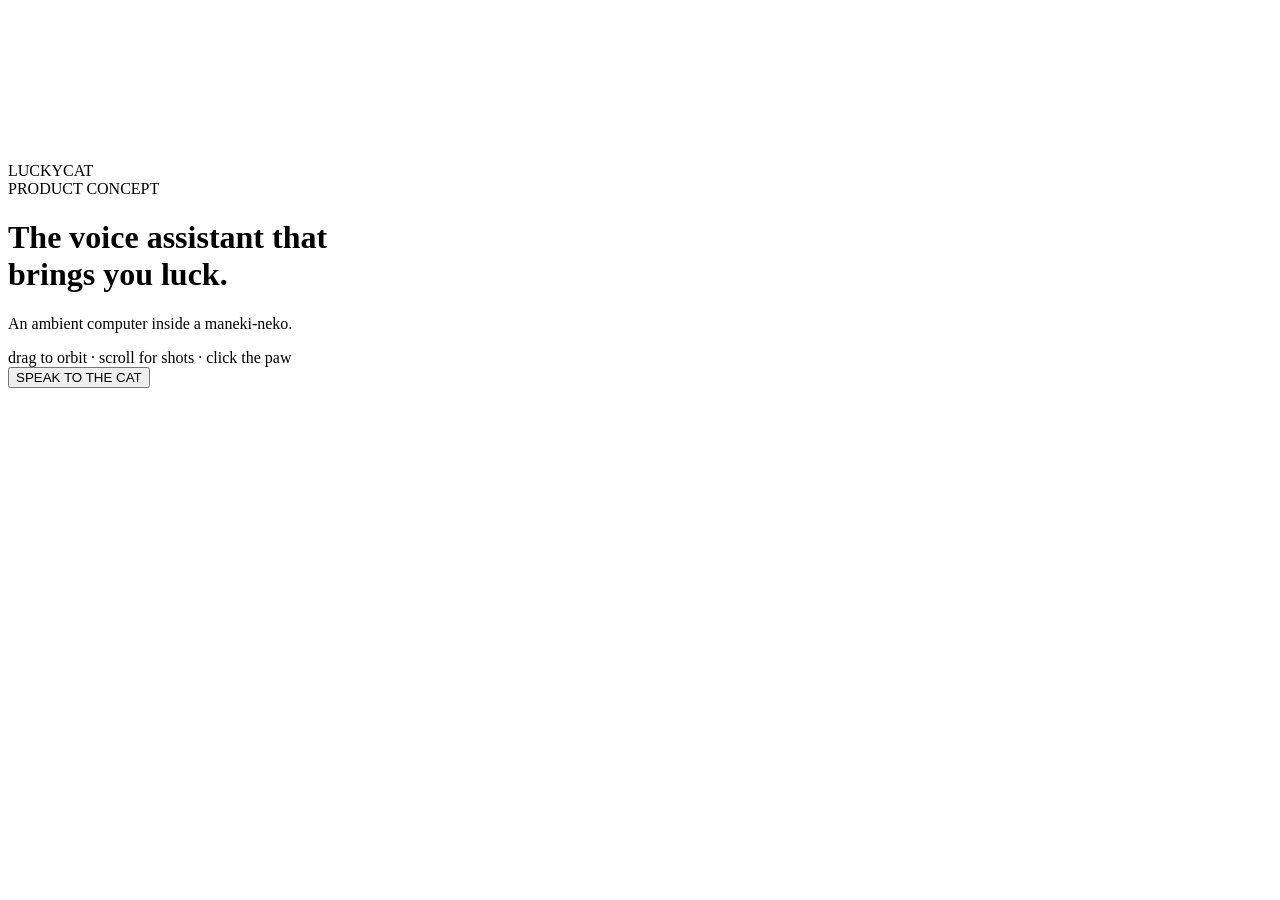
==== index.html @ ba0e6dad "Add initial HTML structure for Lucky Cat demo" ====
<!DOCTYPE html>
<html lang="en">
<head>
<meta charset="UTF-8">
<meta name="viewport" content="width=device-width, initial-scale=1.0">
<title>Lucky Cat - product demo</title>
<meta name="description" content="Interactive 3D product demo for Lucky Cat - the voice assistant that brings you luck.">
<link rel="preconnect" href="https://fonts.googleapis.com">
<link rel="preconnect" href="https://fonts.gstatic.com" crossorigin>
<link href="https://fonts.googleapis.com/css2?family=Inter:wght@400;500;600;700;800&display=swap" rel="stylesheet">
<link rel="stylesheet" href="style.css">
</head>
<body>
<canvas id="stage"></canvas>
<div class="vignette"></div>

<header class="hud hud-top">
  <div class="wordmark">LUCKY<span class="gold">CAT</span></div>
  <div class="sub">PRODUCT CONCEPT</div>
</header>

<div class="hud hud-tag" id="tagline">
  <h1>The voice assistant that<br>brings you luck.</h1>
  <p>An ambient computer inside a maneki-neko.</p>
</div>

<div class="hud hud-fortune" id="fortune"></div>

<nav class="hud hud-shots" id="shots" aria-label="camera shots"></nav>

<footer class="hud hud-bottom">
  <div class="hint">drag to orbit &middot; scroll for shots &middot; click the paw</div>
  <button class="speak" id="speak" type="button">SPEAK TO THE CAT</button>
</footer>

<script src="three.min.js"></script>
<script src="demo.js"></script>
</body>
</html>
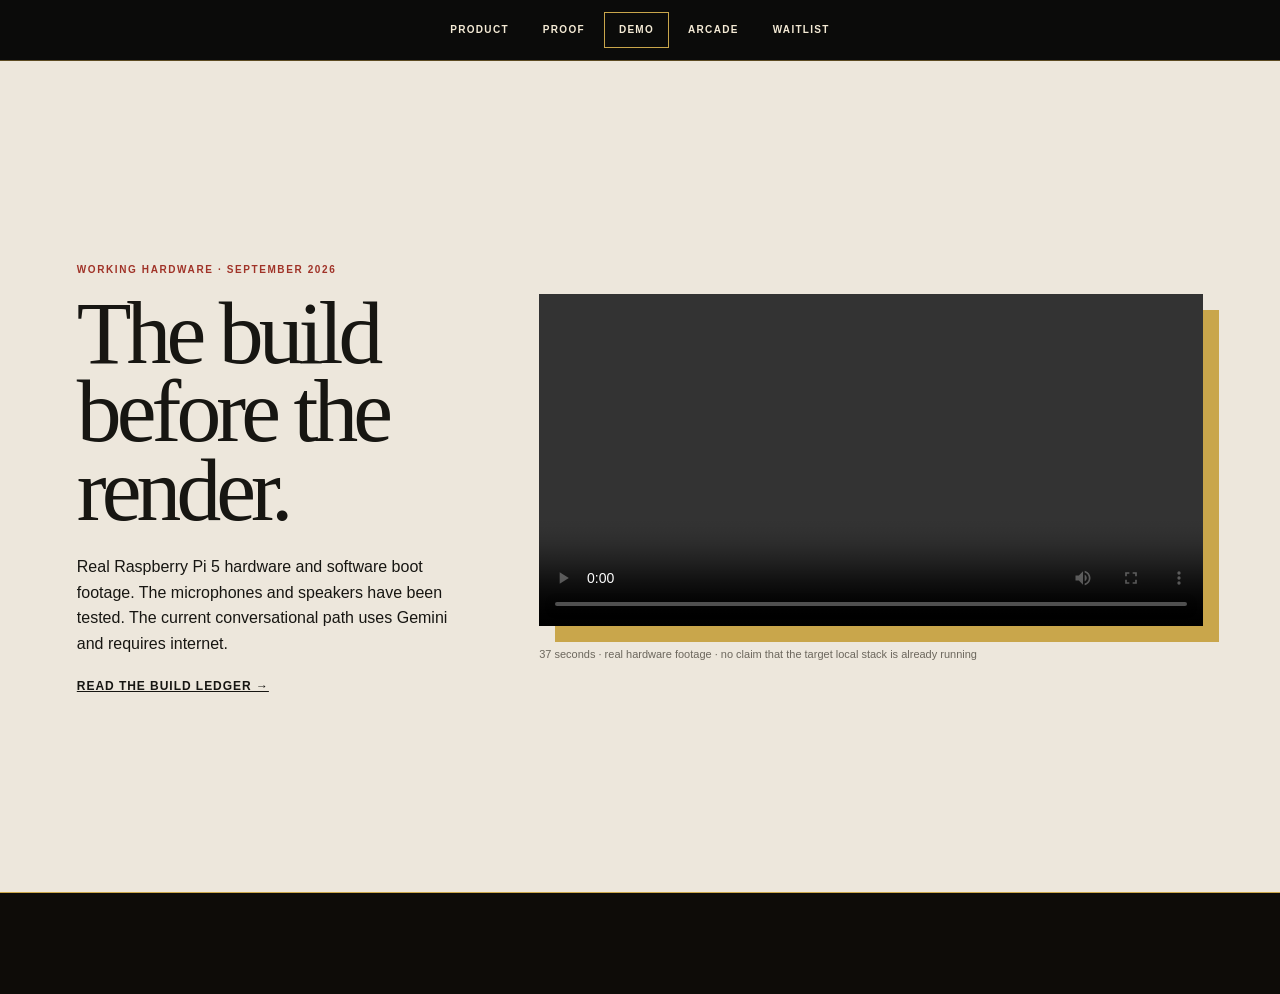
==== commit 1692b000: "Open demo with real-hardware proof lead and honest current-state notes" ====
--- a/index.html
+++ b/index.html
@@ -11,6 +11,9 @@
 <link rel="stylesheet" href="style.css">
 </head>
 <body>
+<nav class="worldnav" aria-label="Lucky Cat world"><a href="https://jacobegarcia.github.io/luckycat/">PRODUCT</a><a href="https://jacobegarcia.github.io/luckycat-proof/">PROOF</a><a aria-current="page" href="https://jacobegarcia.github.io/luckycat-demo/">DEMO</a><a href="https://jacobegarcia.github.io/lucky-arcade/">ARCADE</a><a href="https://jacobegarcia.github.io/luckycat/#wishlist">WAITLIST</a></nav>
+<section class="prooflead"><div class="proofcopy"><span class="kicker">WORKING HARDWARE · SEPTEMBER 2026</span><h1>The build before the render.</h1><p>Real Raspberry Pi 5 hardware and software boot footage. The microphones and speakers have been tested. The current conversational path uses Gemini and requires internet.</p><a href="https://jacobegarcia.github.io/luckycat-proof/">READ THE BUILD LEDGER →</a></div><figure><video controls playsinline preload="metadata" src="assets/prototype-build.mp4"></video><figcaption>37 seconds · real hardware footage · no claim that the target local stack is already running</figcaption></figure></section>
+<section class="concept-intro"><span>INTERACTIVE CONCEPT STUDY</span><p>Below: explore the intended product object. This is a 3D concept, clearly separate from the physical proof above.</p></section>
 <canvas id="stage"></canvas>
 <div class="vignette"></div>
 
@@ -20,7 +23,7 @@
 </header>
 
 <div class="hud hud-tag" id="tagline">
-  <h1>The voice assistant that<br>brings you luck.</h1>
+  <h2>The voice assistant that<br>brings you luck.</h2>
   <p>An ambient computer inside a maneki-neko.</p>
 </div>
 
@@ -35,5 +38,6 @@
 
 <script src="three.min.js"></script>
 <script src="demo.js"></script>
+<aside class="truthnote"><b>CURRENT</b> Gemini cloud brain · internet required<br><b>NEXT</b> local speech and local brain deployment</aside>
 </body>
 </html>
--- a/style.css
+++ b/style.css
@@ -0,0 +1,48 @@
+:root{
+  --ink:#F5F1E8; --ink-dim:#EFE9DB; --dark:#14110C; --dark-2:#0E0C08;
+  --gold:#C9A227; --gold-deep:#A8861B; --red:#C73A24; --mute:#4A4438;
+}
+*{margin:0;padding:0;box-sizing:border-box}
+html,body{height:100%;background:var(--dark-2);overflow:hidden}
+body{font-family:'Inter',system-ui,sans-serif;color:var(--ink);-webkit-font-smoothing:antialiased}
+#stage{position:fixed;inset:0;width:100%;height:100%;display:block;cursor:grab}
+#stage:active{cursor:grabbing}
+.vignette{position:fixed;inset:0;pointer-events:none;
+  background:radial-gradient(ellipse 90% 75% at 50% 42%,transparent 55%,rgba(14,12,8,.55) 100%)}
+.hud{position:fixed;z-index:10;pointer-events:none}
+.hud-top{top:28px;left:32px}
+.wordmark{font-weight:800;font-size:15px;letter-spacing:.42em}
+.wordmark .gold{color:var(--gold);margin-left:.42em}
+.sub{margin-top:6px;font-size:10px;font-weight:600;letter-spacing:.34em;color:var(--mute)}
+.hud-tag{left:32px;bottom:96px;max-width:420px;opacity:0;transform:translateY(14px);
+  transition:opacity .9s ease,transform .9s ease}
+.hud-tag.on{opacity:1;transform:none}
+.hud-tag h1{font-size:26px;line-height:1.25;font-weight:700;letter-spacing:-.01em}
+.hud-tag p{margin-top:10px;font-size:12px;font-weight:500;letter-spacing:.14em;color:var(--ink-dim);opacity:.72}
+.hud-fortune{left:50%;bottom:150px;transform:translateX(-50%) translateY(10px);
+  font-size:15px;font-weight:600;letter-spacing:.06em;color:var(--gold);text-align:center;
+  opacity:0;transition:opacity .6s ease,transform .6s ease;white-space:nowrap}
+.hud-fortune.on{opacity:1;transform:translateX(-50%)}
+.hud-shots{right:26px;top:50%;transform:translateY(-50%);display:flex;flex-direction:column;gap:14px}
+.hud-shots button{pointer-events:auto;width:22px;height:3px;border:0;background:var(--mute);
+  cursor:pointer;transition:background .4s,width .4s;padding:0}
+.hud-shots button.on{background:var(--gold);width:34px}
+.hud-bottom{left:0;right:0;bottom:26px;display:flex;align-items:center;justify-content:space-between;
+  padding:0 32px}
+.hint{font-size:10px;font-weight:500;letter-spacing:.22em;color:var(--mute)}
+.speak{pointer-events:auto;font-family:inherit;font-size:10px;font-weight:700;letter-spacing:.3em;
+  color:var(--dark-2);background:var(--gold);border:0;padding:11px 20px 10px 22px;cursor:pointer;
+  transition:background .3s,transform .15s}
+.speak:hover{background:var(--ink)}
+.speak:active{transform:scale(.97)}
+@media (max-width:640px){
+  .hud-tag{left:20px;bottom:120px;right:20px}
+  .hud-tag h1{font-size:20px}
+  .hud-bottom{padding:0 20px}
+  .hud-top{left:20px;top:20px}
+}
+.worldnav{position:relative;z-index:40;display:flex;justify-content:center;gap:4px;flex-wrap:wrap;padding:12px 5vw;background:#0b0b0a;border-bottom:1px solid rgba(212,170,70,.4)}
+.worldnav a{color:#f4ead5;text-decoration:none;font:700 10px/1 Inter,Arial,sans-serif;letter-spacing:.13em;padding:12px 14px;border:1px solid transparent}.worldnav a:hover,.worldnav a[aria-current]{border-color:#c9a64b}
+.prooflead{position:relative;z-index:30;min-height:calc(100vh - 69px);display:grid;grid-template-columns:minmax(280px,.75fr) minmax(0,1.25fr);gap:5vw;align-items:center;padding:6vw;background:#ede7dc;color:#171612;font-family:Inter,Arial,sans-serif}.prooflead h1{font:500 clamp(48px,7vw,92px)/.88 Georgia,serif;letter-spacing:-.055em;margin:17px 0 24px}.prooflead p{font-size:16px;line-height:1.6;max-width:580px}.prooflead .kicker,.concept-intro span{font-size:10px;letter-spacing:.16em;font-weight:800;color:#a03328}.prooflead a{display:inline-block;margin-top:23px;color:#171612;font-weight:800;font-size:12px;letter-spacing:.08em}.prooflead figure{margin:0}.prooflead video{width:100%;display:block;background:#111;box-shadow:16px 16px 0 #c9a64b}.prooflead figcaption{margin-top:22px;font-size:11px;color:#6c675d}.concept-intro{position:relative;z-index:30;padding:30px 5vw;background:#0b0b0a;color:#f4ead5;font-family:Inter,Arial,sans-serif;border-top:1px solid #c9a64b}.concept-intro p{max-width:700px;margin:8px 0 0;color:#a7a098;font-size:13px}.truthnote{position:fixed;z-index:22;right:24px;bottom:22px;padding:11px 13px;background:rgba(11,11,10,.86);color:#ddd4c3;font:10px/1.7 Inter,Arial,sans-serif;border-left:2px solid #c9a64b}.truthnote b{color:#c9a64b;margin-right:7px}
+.hud-tag h2{font-size:inherit;line-height:inherit;margin:0}
+@media(max-width:760px){.worldnav{justify-content:flex-start;flex-wrap:nowrap;overflow-x:auto;padding:7px}.worldnav a{padding:11px 9px}.prooflead{grid-template-columns:1fr;padding:48px 18px 62px}.prooflead h1{font-size:52px}.prooflead video{box-shadow:8px 8px 0 #c9a64b}.truthnote{left:12px;right:12px;bottom:10px}.concept-intro{padding:25px 18px}}
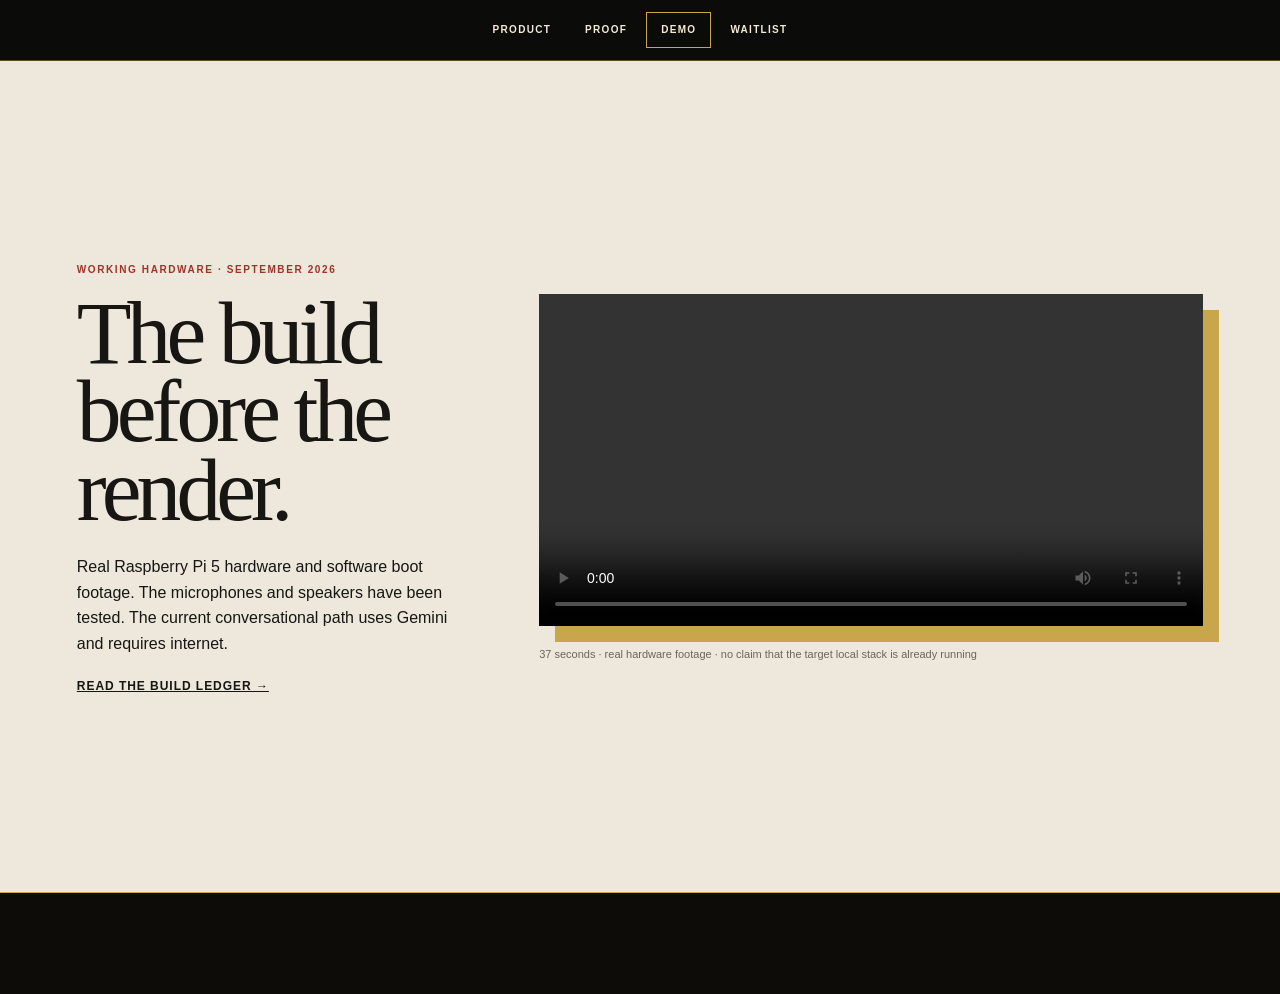
==== commit 16f55d0e: "Update navigation links in index.html" ====
--- a/index.html
+++ b/index.html
@@ -11,7 +11,7 @@
 <link rel="stylesheet" href="style.css">
 </head>
 <body>
-<nav class="worldnav" aria-label="Lucky Cat world"><a href="https://jacobegarcia.github.io/luckycat/">PRODUCT</a><a href="https://jacobegarcia.github.io/luckycat-proof/">PROOF</a><a aria-current="page" href="https://jacobegarcia.github.io/luckycat-demo/">DEMO</a><a href="https://jacobegarcia.github.io/lucky-arcade/">ARCADE</a><a href="https://jacobegarcia.github.io/luckycat/#wishlist">WAITLIST</a></nav>
+<nav class="worldnav" aria-label="Lucky Cat world"><a href="https://jacobegarcia.github.io/luckycat/">PRODUCT</a><a href="https://jacobegarcia.github.io/luckycat-proof/">PROOF</a><a aria-current="page" href="https://jacobegarcia.github.io/luckycat-demo/">DEMO</a><a href="https://jacobegarcia.github.io/luckycat/#wishlist">WAITLIST</a></nav>
 <section class="prooflead"><div class="proofcopy"><span class="kicker">WORKING HARDWARE · SEPTEMBER 2026</span><h1>The build before the render.</h1><p>Real Raspberry Pi 5 hardware and software boot footage. The microphones and speakers have been tested. The current conversational path uses Gemini and requires internet.</p><a href="https://jacobegarcia.github.io/luckycat-proof/">READ THE BUILD LEDGER →</a></div><figure><video controls playsinline preload="metadata" src="assets/prototype-build.mp4"></video><figcaption>37 seconds · real hardware footage · no claim that the target local stack is already running</figcaption></figure></section>
 <section class="concept-intro"><span>INTERACTIVE CONCEPT STUDY</span><p>Below: explore the intended product object. This is a 3D concept, clearly separate from the physical proof above.</p></section>
 <canvas id="stage"></canvas>
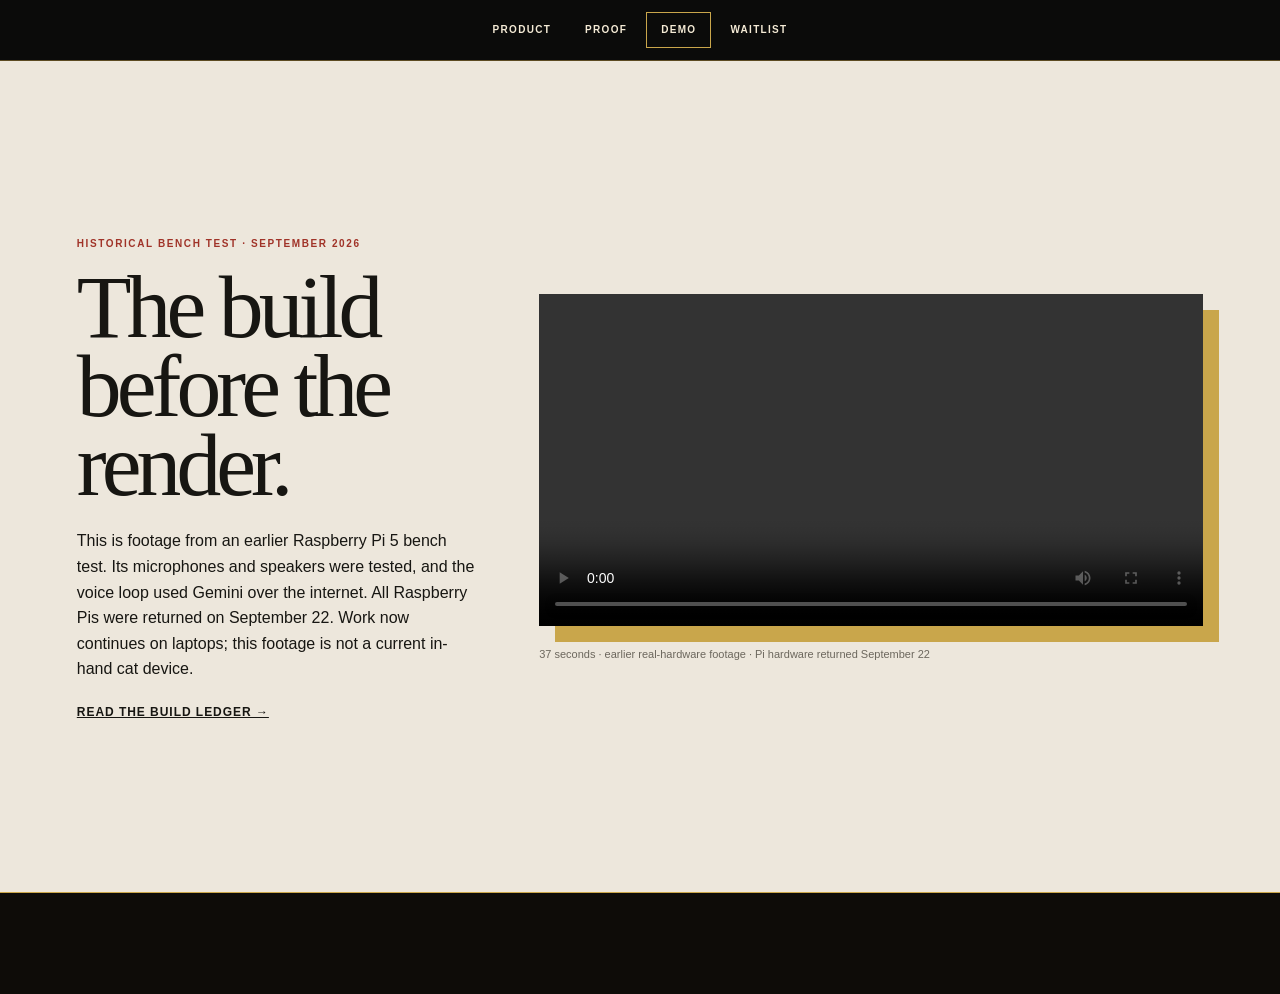
==== commit 90897644: "Rename 35-luckycat-demo-fixed.html to index.html" ====
--- a/index.html
+++ b/index.html
@@ -12,7 +12,7 @@
 </head>
 <body>
 <nav class="worldnav" aria-label="Lucky Cat world"><a href="https://jacobegarcia.github.io/luckycat/">PRODUCT</a><a href="https://jacobegarcia.github.io/luckycat-proof/">PROOF</a><a aria-current="page" href="https://jacobegarcia.github.io/luckycat-demo/">DEMO</a><a href="https://jacobegarcia.github.io/luckycat/#wishlist">WAITLIST</a></nav>
-<section class="prooflead"><div class="proofcopy"><span class="kicker">WORKING HARDWARE · SEPTEMBER 2026</span><h1>The build before the render.</h1><p>Real Raspberry Pi 5 hardware and software boot footage. The microphones and speakers have been tested. The current conversational path uses Gemini and requires internet.</p><a href="https://jacobegarcia.github.io/luckycat-proof/">READ THE BUILD LEDGER →</a></div><figure><video controls playsinline preload="metadata" src="assets/prototype-build.mp4"></video><figcaption>37 seconds · real hardware footage · no claim that the target local stack is already running</figcaption></figure></section>
+<section class="prooflead"><div class="proofcopy"><span class="kicker">HISTORICAL BENCH TEST · SEPTEMBER 2026</span><h1>The build before the render.</h1><p>This is footage from an earlier Raspberry Pi 5 bench test. Its microphones and speakers were tested, and the voice loop used Gemini over the internet. All Raspberry Pis were returned on September 22. Work now continues on laptops; this footage is not a current in-hand cat device.</p><a href="https://jacobegarcia.github.io/luckycat-proof/">READ THE BUILD LEDGER →</a></div><figure><video controls playsinline preload="metadata" src="assets/prototype-build.mp4"></video><figcaption>37 seconds · earlier real-hardware footage · Pi hardware returned September 22</figcaption></figure></section>
 <section class="concept-intro"><span>INTERACTIVE CONCEPT STUDY</span><p>Below: explore the intended product object. This is a 3D concept, clearly separate from the physical proof above.</p></section>
 <canvas id="stage"></canvas>
 <div class="vignette"></div>
@@ -38,6 +38,6 @@
 
 <script src="three.min.js"></script>
 <script src="demo.js"></script>
-<aside class="truthnote"><b>CURRENT</b> Gemini cloud brain · internet required<br><b>NEXT</b> local speech and local brain deployment</aside>
+<aside class="truthnote"><b>EARLIER TEST</b> Pi + Gemini cloud, internet required; Pi returned<br><b>NOW</b> laptop voice work · product body still a concept</aside>
 </body>
 </html>
